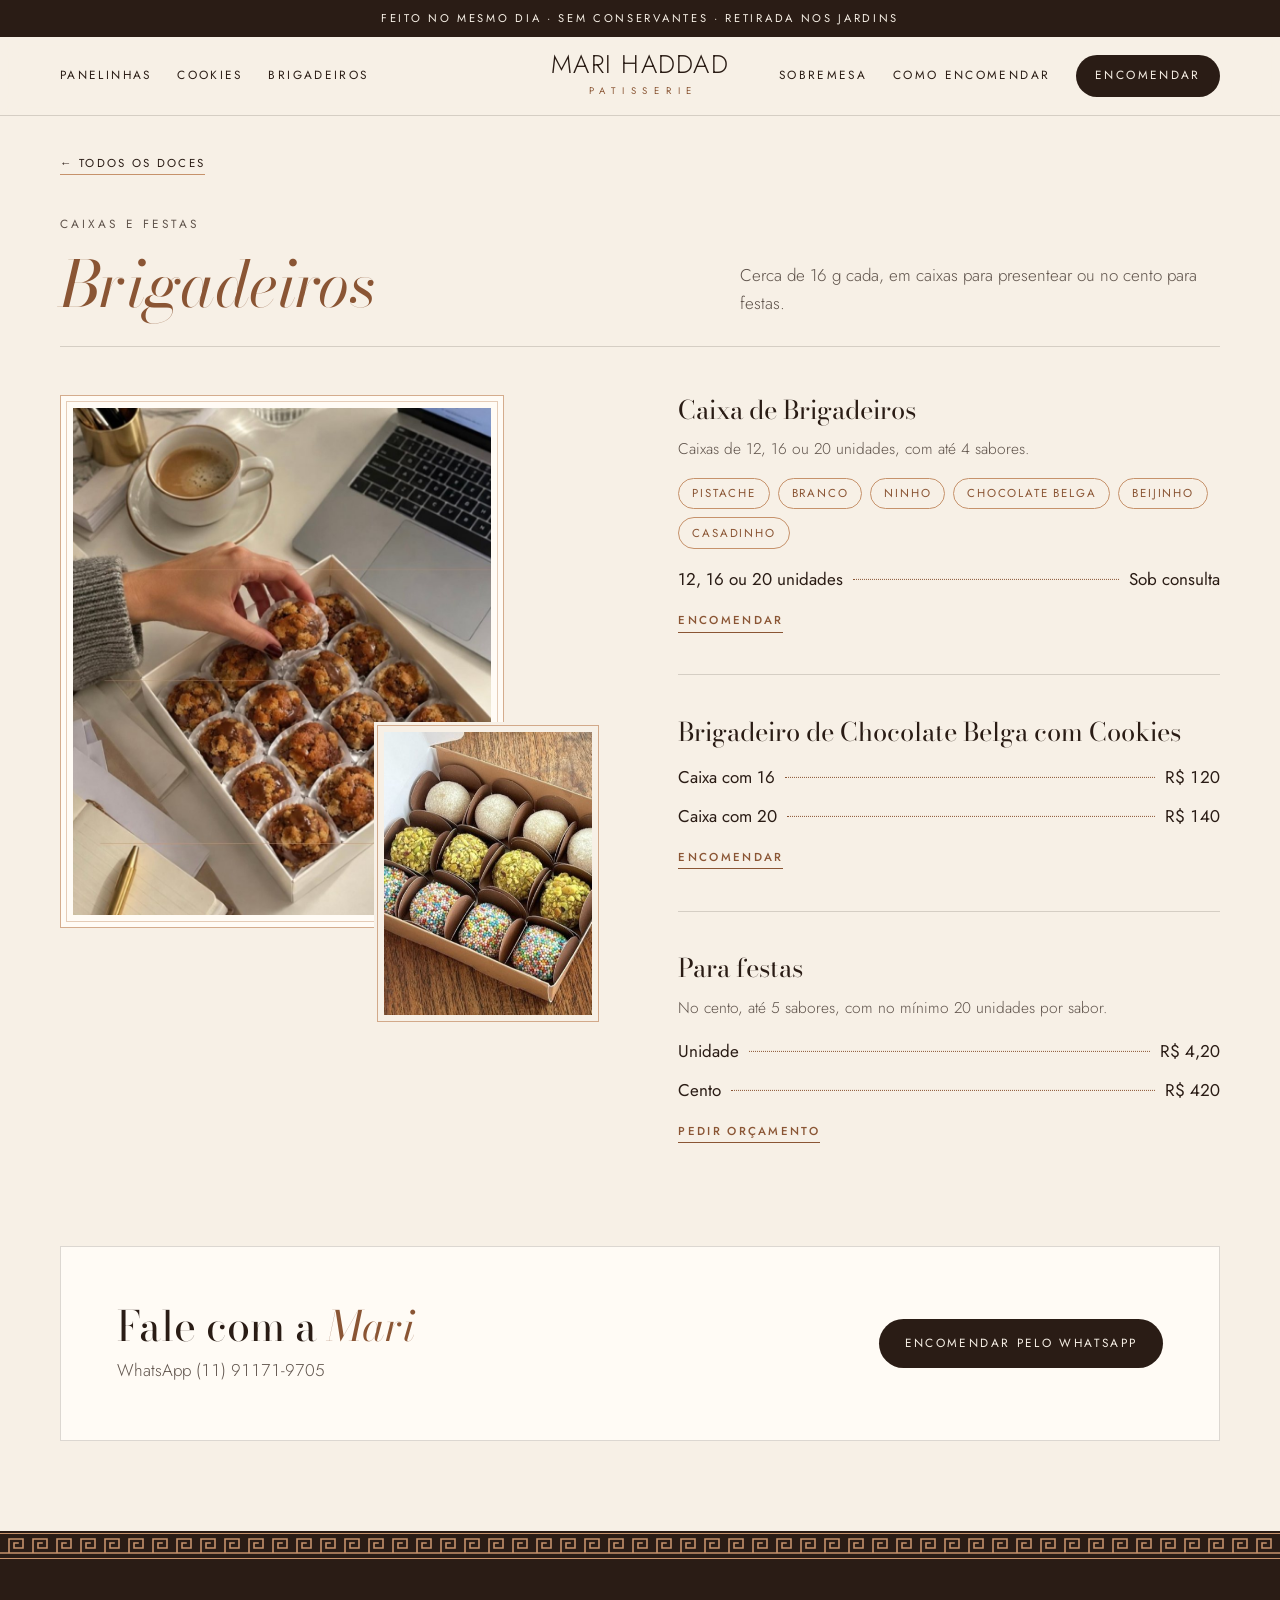
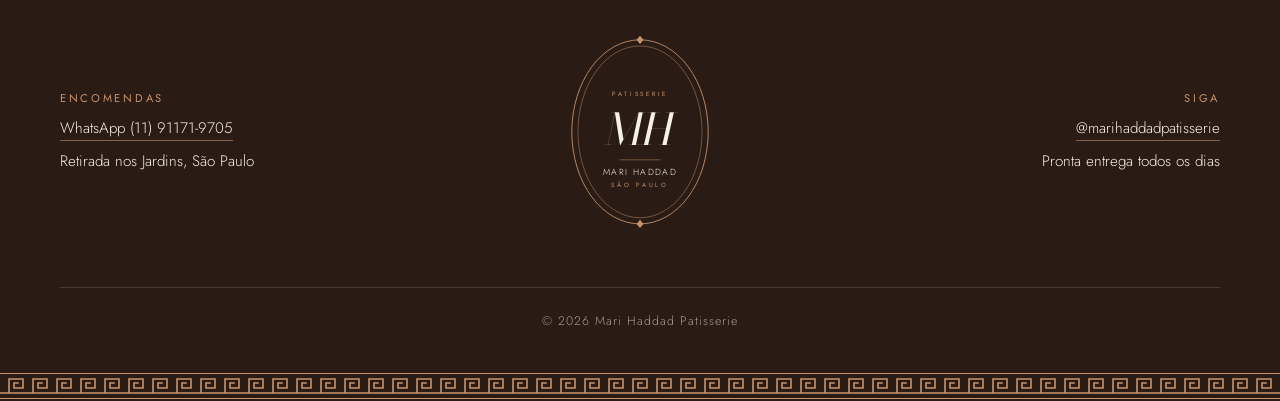
==== brigadeiros.html @ 7f88c67e "Site minimalista: página inicial com os 4 doces e uma página para cada Co-Authored-By: Claude Opus 5" ====
<!DOCTYPE html>
<html lang="pt-BR">
<head>
<meta charset="utf-8">
<meta name="viewport" content="width=device-width, initial-scale=1">
<title>Brigadeiros · Mari Haddad Patisserie</title>
<meta name="description" content="Caixas de brigadeiro, brigadeiro de chocolate belga com cookies e brigadeiros para festas da Mari Haddad Patisserie.">
<meta property="og:title" content="Brigadeiros · Mari Haddad Patisserie">
<meta property="og:description" content="Caixas de brigadeiro, brigadeiro de chocolate belga com cookies e brigadeiros para festas da Mari Haddad Patisserie.">
<meta property="og:type" content="website">
<meta property="og:url" content="https://marihaddadpatisserie.pages.dev/brigadeiros">
<meta property="og:image" content="https://marihaddadpatisserie.pages.dev/img/og-logo.jpg">
<meta property="og:image:width" content="1200">
<meta property="og:image:height" content="630">
<meta property="og:image:alt" content="Logo Mari Haddad Patisserie">
<meta name="twitter:card" content="summary_large_image">
<meta name="theme-color" content="#2A1C15">
<link rel="icon" type="image/png" sizes="512x512" href="/img/icone-512.png">
<link rel="apple-touch-icon" href="/img/icone-180.png">
<link rel="preconnect" href="https://fonts.googleapis.com">
<link rel="preconnect" href="https://fonts.gstatic.com" crossorigin>
<link rel="stylesheet" href="https://fonts.googleapis.com/css2?family=Bodoni+Moda:ital,opsz,wght@0,6..96,400..600;1,6..96,400..600&amp;family=Jost:wght@300;400;500&amp;display=swap">
<link rel="stylesheet" href="estilo.css?v=3">
</head>
<body>

<div class="aviso">Feito no mesmo dia · Sem conservantes · Retirada nos Jardins</div>

<header class="cabecalho">
  <div class="cabecalho-inner">
    <nav class="nav nav-esq" aria-label="Cardápio"><a href="panelinhas.html">Panelinhas</a><a href="cookies.html">Cookies</a><a href="brigadeiros.html">Brigadeiros</a></nav>
    <a class="marca" href="index.html" aria-label="Mari Haddad Patisserie, início">
      <span class="marca-nome">MARI HADDAD</span>
      <span class="marca-sub">PATISSERIE</span>
    </a>
    <div class="nav nav-dir"><a href="sobremesa.html">Sobremesa</a><a href="index.html#encomendar">Como encomendar</a><a class="botao" href="https://wa.me/5511911719705?text=Ol%C3%A1%21%20Vim%20pelo%20site%20e%20gostaria%20de%20fazer%20uma%20encomenda." target="_blank" rel="noopener">Encomendar</a></div>
  </div>
  <nav class="nav-movel" aria-label="Seções"><a href="panelinhas.html">Panelinhas</a><a href="cookies.html">Cookies</a><a href="brigadeiros.html">Brigadeiros</a><a href="sobremesa.html">Sobremesa</a><a href="index.html#encomendar">Como encomendar</a></nav>
</header>

<main id="inicio" class="pagina-cat">

  <nav class="envelope voltar" aria-label="Voltar"><a href="index.html#doces">← Todos os doces</a></nav>

  <section class="secao" id="brigadeiros" aria-labelledby="t-brig">
    <div class="envelope">
      <div class="secao-cab">
        <div>
          <p class="sobre">Caixas e festas</p>
          <h2 id="t-brig"><em>Brigadeiros</em></h2>
        </div>
        <p>Cerca de 16 g cada, em caixas para presentear ou no cento para festas.</p>
      </div>
      <div class="brig">
        <figure class="colagem">
          <img class="grande" src="img/caixa-cookies.jpg" alt="Caixa de brigadeiros de chocolate belga com cookies" width="916" height="1100" loading="lazy">
          <img class="pequena" src="img/caixa-brigadeiros.jpg" alt="Caixa de brigadeiros de pistache, branco e com granulado colorido" width="377" height="505" loading="lazy">
        </figure>
        <div class="blocos">
          <div class="bloco">
            <h3>Caixa de Brigadeiros</h3>
            <p>Caixas de 12, 16 ou 20 unidades, com até 4 sabores.</p>
            <ul class="sabores" aria-label="Sabores">
              <li>Pistache</li><li>Branco</li><li>Ninho</li><li>Chocolate belga</li><li>Beijinho</li><li>Casadinho</li>
            </ul>
            <div class="menu"><div class="linha"><span class="rot">12, 16 ou 20 unidades</span><span class="pontos" aria-hidden="true"></span><span class="valor">Sob consulta</span></div></div>
            <a class="pedir" href="https://wa.me/5511911719705?text=Ol%C3%A1%21%20Vim%20pelo%20site%20e%20gostaria%20de%20encomendar%3A%20Caixa%20de%20Brigadeiros." target="_blank" rel="noopener">Encomendar</a>
          </div>
          <div class="bloco">
            <h3>Brigadeiro de Chocolate Belga com Cookies</h3>
            <div class="menu"><div class="linha"><span class="rot">Caixa com 16</span><span class="pontos" aria-hidden="true"></span><span class="valor">R$ 120</span></div><div class="linha"><span class="rot">Caixa com 20</span><span class="pontos" aria-hidden="true"></span><span class="valor">R$ 140</span></div></div>
            <a class="pedir" href="https://wa.me/5511911719705?text=Ol%C3%A1%21%20Vim%20pelo%20site%20e%20gostaria%20de%20encomendar%3A%20Brigadeiro%20de%20Chocolate%20Belga%20com%20Cookies." target="_blank" rel="noopener">Encomendar</a>
          </div>
          <div class="bloco">
            <h3>Para festas</h3>
            <p>No cento, até 5 sabores, com no mínimo 20 unidades por sabor.</p>
            <div class="menu"><div class="linha"><span class="rot">Unidade</span><span class="pontos" aria-hidden="true"></span><span class="valor">R$ 4,20</span></div><div class="linha"><span class="rot">Cento</span><span class="pontos" aria-hidden="true"></span><span class="valor">R$ 420</span></div></div>
            <a class="pedir" href="https://wa.me/5511911719705?text=Ol%C3%A1%21%20Vim%20pelo%20site%20e%20gostaria%20de%20encomendar%3A%20Brigadeiros%20para%20festa%20%28cento%29." target="_blank" rel="noopener">Pedir orçamento</a>
          </div>
        </div>
      </div>
    </div>
  </section>

  <section class="envelope chamada-pagina" aria-label="Encomendar">
      <div class="chamada">
        <div>
          <h3>Fale com a <em>Mari</em></h3>
          <p>WhatsApp (11) 91171-9705</p>
        </div>
        <a class="botao" href="https://wa.me/5511911719705?text=Ol%C3%A1%21%20Vim%20pelo%20site%20e%20gostaria%20de%20fazer%20uma%20encomenda." target="_blank" rel="noopener">Encomendar pelo WhatsApp</a>
      </div>
  </section>

</main>

<footer class="rodape">
  <div class="grega" aria-hidden="true"></div>
  <div class="envelope rodape-corpo">
    <div class="rodape-inner">
      <div class="rodape-col">
        <span class="rotulo">Encomendas</span>
        <a href="https://wa.me/5511911719705?text=Ol%C3%A1%21%20Vim%20pelo%20site%20e%20gostaria%20de%20fazer%20uma%20encomenda." target="_blank" rel="noopener">WhatsApp (11) 91171-9705</a>
        <span>Retirada nos Jardins, São Paulo</span>
      </div>
      <svg class="brasao" viewBox="0 0 220 290" role="img" aria-label="Mari Haddad Patisserie, São Paulo">
          <ellipse cx="110" cy="145" rx="100" ry="135" class="b-traco"/>
          <ellipse cx="110" cy="145" rx="91" ry="126" class="b-traco fino"/>
          <path d="M110 4 l5 6 -5 6 -5 -6z M110 274 l5 6 -5 6 -5 -6z" class="b-ponto"/>
          <text x="110" y="92" text-anchor="middle" class="b-sup">PATISSERIE</text>
          <text x="110" y="165" text-anchor="middle" class="b-mh">MH</text>
          <line x1="80" y1="186" x2="140" y2="186" class="b-traco fino"/>
          <text x="110" y="208" text-anchor="middle" class="b-nome">MARI HADDAD</text>
          <text x="110" y="226" text-anchor="middle" class="b-sup">SÃO PAULO</text>
        </svg>
      <div class="rodape-col dir">
        <span class="rotulo">Siga</span>
        <a href="https://www.instagram.com/marihaddadpatisserie/" target="_blank" rel="noopener">@marihaddadpatisserie</a>
        <span>Pronta entrega todos os dias</span>
      </div>
    </div>
    <p class="copyright">© 2026 Mari Haddad Patisserie</p>
  </div>
  <div class="grega" aria-hidden="true"></div>
</footer>

<a class="botao flutuante" href="https://wa.me/5511911719705?text=Ol%C3%A1%21%20Vim%20pelo%20site%20e%20gostaria%20de%20fazer%20uma%20encomenda." target="_blank" rel="noopener">Encomendar</a>

<script>
(function () {
  var botao = document.querySelector('.flutuante');
  var topo = document.querySelector('.hero .acoes');
  if (!botao) return;
  if (!topo || !('IntersectionObserver' in window)) { botao.classList.add('visivel'); return; }
  new IntersectionObserver(function (itens) {
    botao.classList.toggle('visivel', !itens[0].isIntersecting);
  }).observe(topo);
})();
</script>

</body>
</html>
---- estilo.css ----
:root {
  /* Cardápio de maison: logotipo centrado, hero em arco, intervalo escuro do best seller, preços com pontilhado de menu */
  --papel: #F7F0E6;
  --leite: #FFFBF5;
  --cacau: #2A1C15;
  --caramelo: #C6926B;
  --caramelo-tinta: #8A5534;
  --pistache: #DCDDC3;
  --linha: color-mix(in srgb, var(--cacau) 16%, transparent);
  --suave: color-mix(in srgb, var(--cacau) 74%, var(--papel));
  --display: "Bodoni Moda", "Bodoni 72", Didot, "Times New Roman", serif;
  --texto: "Jost", "Futura", "Avenir Next", "Helvetica Neue", Arial, sans-serif;
  --largura: 1240px;
  --gutter: clamp(16px, 4vw, 40px);
  color-scheme: light;
}
*, *::before, *::after { box-sizing: border-box; }
html { scroll-behavior: smooth; scroll-padding-top: 110px; }
body {
  margin: 0; background: var(--papel); color: var(--cacau);
  font-family: var(--texto); font-weight: 300; font-size: 1.0625rem; line-height: 1.6;
  -webkit-font-smoothing: antialiased; overflow-x: clip;
}
img { max-width: 100%; height: auto; display: block; }
a { color: inherit; }
a:focus-visible, button:focus-visible { outline: 2px solid var(--caramelo-tinta); outline-offset: 3px; }
h1, h2, h3 { font-family: var(--display); font-weight: 400; margin: 0; text-wrap: balance; }
h2 { font-size: clamp(2.4rem, 5.4vw, 4rem); line-height: 1.02; letter-spacing: -0.01em; }
h2 em, h1 em { color: var(--caramelo-tinta); }
h3 { font-size: 1.6rem; line-height: 1.15; }
p { margin: 0; }
.envelope { max-width: var(--largura); margin: 0 auto; padding-inline: var(--gutter); }
.sobre {
  font-size: 0.74rem; letter-spacing: 0.26em; text-transform: uppercase; font-weight: 400;
  color: var(--caramelo-tinta); margin-bottom: 1.1rem;
}

/* Aviso e cabeçalho */
.aviso {
  background: var(--cacau); color: var(--papel); text-align: center;
  font-size: 0.7rem; letter-spacing: 0.24em; text-transform: uppercase; font-weight: 400;
  padding: 0.6rem var(--gutter);
}
.cabecalho {
  position: sticky; top: 0; z-index: 20;
  background: color-mix(in srgb, var(--papel) 93%, transparent);
  backdrop-filter: blur(10px); -webkit-backdrop-filter: blur(10px);
  border-bottom: 1px solid var(--linha);
}
.cabecalho-inner {
  max-width: var(--largura); margin: 0 auto; padding: 0.95rem var(--gutter);
  display: grid; grid-template-columns: 1fr auto 1fr; align-items: center; gap: 1.5rem;
}
.nav { display: flex; gap: 1.6rem; align-items: center; }
.nav a, .nav-movel a {
  font-size: 0.74rem; letter-spacing: 0.2em; text-transform: uppercase; font-weight: 400;
  text-decoration: none; white-space: nowrap;
}
.nav a:hover, .nav-movel a:hover { color: var(--caramelo-tinta); }
.nav-dir { justify-content: flex-end; }
.marca { text-align: center; text-decoration: none; display: block; }
.marca-nome { display: block; font-weight: 300; font-size: 1.6rem; letter-spacing: 0.05em; line-height: 1; }
.marca-sub {
  display: block; font-weight: 400; font-size: 0.6rem; letter-spacing: 0.7em; padding-left: 0.7em;
  margin-top: 0.4rem; color: var(--caramelo-tinta);
}
.botao {
  display: inline-flex; align-items: center; justify-content: center; gap: 0.6rem;
  background: var(--cacau); color: var(--papel); text-decoration: none;
  font-size: 0.74rem; letter-spacing: 0.2em; text-transform: uppercase; font-weight: 400;
  padding: 0.95rem 1.6rem; border-radius: 999px; transition: background .3s ease, color .3s ease;
}
.botao:hover { background: var(--caramelo-tinta); }
.nav .botao { padding: 0.7rem 1.2rem; }
.nav-movel { display: none; }
.flutuante { display: none; }

/* Hero */
.hero {
  display: grid; grid-template-columns: 1.15fr 0.85fr; gap: clamp(2.5rem, 6vw, 6rem); align-items: center;
  padding-block: clamp(3rem, 7vw, 6.5rem);
}
h1 {
  font-size: clamp(3.1rem, 7.4vw, 6.6rem); line-height: 0.98; letter-spacing: -0.02em;
}
h1 em { display: block; }
.lead { font-size: 1.2rem; max-width: 34rem; margin-top: 1.8rem; color: var(--suave); }
.acoes { display: flex; flex-wrap: wrap; align-items: center; gap: 1.2rem 2rem; margin-top: 2.4rem; }
.link-seta {
  font-size: 0.74rem; letter-spacing: 0.2em; text-transform: uppercase; font-weight: 400;
  text-decoration: none; border-bottom: 1px solid var(--caramelo); padding-bottom: 3px;
}
.hero-foto { position: relative; justify-self: end; width: 100%; max-width: 440px; }
.hero-foto::before {
  content: ""; position: absolute; inset: 0; transform: translate(-18px, -18px);
  border: 1px solid var(--caramelo); border-radius: 50% 50% 0 0 / 37.5% 37.5% 0 0; pointer-events: none;
}
.arco {
  position: relative; z-index: 1; aspect-ratio: 3 / 4; overflow: hidden;
  border-radius: 50% 50% 0 0 / 37.5% 37.5% 0 0; margin: 0;
}
.arco img { width: 100%; height: 100%; object-fit: cover; }
.selo { position: absolute; z-index: 2; width: 136px; left: -62px; bottom: 56px; overflow: visible; }
.selo-fundo { fill: var(--caramelo); }
.selo-anel { transform-origin: 100px 100px; animation: girar 40s linear infinite; }
.selo-anel text { fill: var(--leite); font-family: var(--texto); font-size: 13px; font-weight: 400; }
.selo-mh { fill: var(--leite); font-family: var(--display); font-style: italic; font-size: 40px; }
@keyframes girar { to { transform: rotate(360deg); } }

/* Best seller */
.destaque { background: var(--cacau); color: var(--papel); }
.destaque-inner {
  display: grid; grid-template-columns: 0.95fr 1.05fr; gap: clamp(2.5rem, 6vw, 6rem); align-items: center;
  padding-block: clamp(4rem, 8vw, 7rem);
}
.prato {
  margin: 0; border-radius: 50%; overflow: hidden; aspect-ratio: 1;
  box-shadow: 0 0 0 16px var(--cacau), 0 0 0 17px var(--caramelo);
  max-width: 500px; width: 100%; justify-self: center;
}
.prato img { width: 100%; height: 100%; object-fit: cover; }
.destaque .sobre { color: var(--caramelo); }
.destaque h2 { font-size: clamp(3rem, 6vw, 4.6rem); }
.destaque h2 em { display: block; color: var(--caramelo); font-size: clamp(4.4rem, 11vw, 9.5rem); line-height: 0.9; letter-spacing: -0.03em; }
.destaque p { font-size: 1.15rem; max-width: 30rem; margin-top: 1.6rem; color: color-mix(in srgb, var(--papel) 82%, var(--cacau)); }
.destaque .menu { max-width: 26rem; margin-top: 1.6rem; }
.destaque .pontos { border-color: var(--caramelo); }
.destaque .botao { background: var(--caramelo); color: var(--cacau); margin-top: 2.2rem; }
.destaque .botao:hover { background: var(--papel); }

/* Seções */
.secao { padding-block: clamp(4rem, 8vw, 7rem); }
.secao-cab {
  display: grid; grid-template-columns: 1fr minmax(0, 30rem); gap: 1.5rem 3rem; align-items: end;
  padding-bottom: 1.8rem; margin-bottom: 3rem; border-bottom: 1px solid var(--linha);
}
.secao-cab p { color: var(--suave); }

/* Menu com pontilhado */
.menu { margin: 0; display: grid; gap: 0.15rem; }
.linha { display: flex; align-items: baseline; gap: 0.6rem; }
.menu .linha { padding-block: 0.3rem; }
.rot { font-weight: 400; white-space: nowrap; }
.nota { display: block; font-size: 0.85rem; color: var(--suave); margin: -0.15rem 0 0.35rem; }
.destaque .nota { color: color-mix(in srgb, var(--papel) 70%, var(--cacau)); }
.pontos { flex: 1; min-width: 1.5rem; border-bottom: 1px dotted var(--caramelo-tinta); transform: translateY(-0.3em); }
.valor, .preco { margin: 0; font-weight: 400; font-variant-numeric: tabular-nums lining-nums; white-space: nowrap; }

/* Panelinhas */
.grade { display: grid; grid-template-columns: repeat(2, minmax(0, 1fr)); gap: 2.6rem 1rem; }
@media (min-width: 700px) { .grade { grid-template-columns: repeat(3, minmax(0, 1fr)); gap: 3.2rem 2rem; } }
@media (min-width: 1100px) { .grade { grid-template-columns: repeat(4, minmax(0, 1fr)); gap: 3.4rem 2.2rem; } }
.item { display: flex; flex-direction: column; gap: 0.6rem; }
.moldura {
  margin: 0 0 0.5rem; background: var(--leite);
  padding: clamp(9px, 1.4vw, 14px);
  border: 1px solid color-mix(in srgb, var(--caramelo) 75%, transparent);
  outline: 1px solid color-mix(in srgb, var(--caramelo) 45%, transparent);
  outline-offset: calc(-1 * clamp(5px, 0.8vw, 8px));
}
.quadro { display: block; position: relative; aspect-ratio: 1; overflow: hidden; }
.quadro img { position: absolute; inset: 0; width: 100%; height: 100%; object-fit: cover; mix-blend-mode: multiply; transition: transform .7s ease; }
.item:hover .quadro img { transform: scale(1.04); }
.desc { font-size: 0.97rem; color: var(--suave); }
.item-pe { margin-top: auto; display: grid; gap: 1rem; padding-top: 0.4rem; }
.pedir {
  justify-self: start; align-self: start; font-size: 0.72rem; letter-spacing: 0.2em; text-transform: uppercase; font-weight: 500;
  color: var(--caramelo-tinta); text-decoration: none; border-bottom: 1px solid currentColor; padding-bottom: 2px;
}
.pedir:hover { color: var(--cacau); }

/* Cookies */
.cookies-sec { background: var(--leite); }
.cookies { list-style: none; margin: 0; padding: 0; display: grid; grid-template-columns: repeat(2, minmax(0, 1fr)); gap: 2.6rem 4rem; }
.cookie { display: grid; grid-template-columns: 96px 1fr; gap: 1.4rem; align-items: start; }
.mini { width: 96px; aspect-ratio: 4 / 5; object-fit: cover; border-radius: 48px 48px 0 0; }
.cookie-texto { display: grid; gap: 0.5rem; }
.cookie-linha h3 { font-size: 1.45rem; }
.cookie-texto p { font-size: 0.97rem; color: var(--suave); }

/* Brigadeiros */
.brig { display: grid; grid-template-columns: 1fr 1fr; gap: clamp(2.5rem, 6vw, 6rem); align-items: start; }
.colagem { position: relative; padding-bottom: 18%; margin: 0; }
.colagem .grande {
  width: 82%; aspect-ratio: 5 / 6; object-fit: cover; background: var(--leite);
  padding: 12px; border: 1px solid color-mix(in srgb, var(--caramelo) 75%, transparent);
  outline: 1px solid color-mix(in srgb, var(--caramelo) 45%, transparent); outline-offset: -7px;
}
.colagem .pequena {
  position: absolute; right: 0; bottom: 0; width: 42%; aspect-ratio: 3 / 4; object-fit: cover;
  border: 10px solid var(--papel);
  outline: 1px solid color-mix(in srgb, var(--caramelo) 75%, transparent); outline-offset: -4px;
}
.blocos { display: grid; gap: 2.6rem; }
.bloco { display: grid; gap: 0.8rem; padding-bottom: 2.6rem; border-bottom: 1px solid var(--linha); }
.bloco:last-child { border-bottom: 0; padding-bottom: 0; }
.bloco p { color: var(--suave); font-size: 0.97rem; }
.sabores { list-style: none; padding: 0; margin: 0.2rem 0 0; display: flex; flex-wrap: wrap; gap: 0.5rem; }
.sabores li {
  font-size: 0.72rem; letter-spacing: 0.16em; text-transform: uppercase; font-weight: 400;
  border: 1px solid var(--caramelo); color: var(--caramelo-tinta); padding: 0.35rem 0.8rem; border-radius: 999px;
}

/* Sobremesa */
.sobremesa-sec { background: var(--pistache); }
.sobremesa { display: grid; grid-template-columns: 0.9fr 1.1fr; gap: clamp(2.5rem, 6vw, 6rem); align-items: center; }
.sobremesa .sobre { color: var(--cacau); }
.sobremesa p { font-size: 1.1rem; max-width: 30rem; margin-top: 1.4rem; color: color-mix(in srgb, var(--cacau) 80%, var(--pistache)); }
.sobremesa .menu { max-width: 24rem; margin-top: 1.6rem; }
.sobremesa .pontos { border-color: var(--cacau); }
.sobremesa .nota-pe { font-size: 0.9rem; margin-top: 0.8rem; }
.sobremesa .botao { margin-top: 2rem; }
.tortas { position: relative; margin: 0; }
.tortas .inteira { width: 100%; mix-blend-mode: multiply; }
.tortas .fatia {
  width: 46%; position: absolute; left: 0; top: -12%; aspect-ratio: 3 / 2; object-fit: cover;
  border: 10px solid var(--pistache);
}

/* Como encomendar */
.passos { list-style: none; margin: 0; padding: 0; display: grid; grid-template-columns: repeat(3, minmax(0, 1fr)); gap: 2rem 3rem; counter-reset: passo; }
.passos li { counter-increment: passo; display: grid; gap: 0.6rem; }
.passos li::before {
  content: counter(passo); font-family: var(--display); font-style: italic; font-size: 3.4rem; line-height: 1;
  color: var(--caramelo-tinta);
}
.passos h3 { font-size: 1.5rem; }
.passos p { color: var(--suave); font-size: 0.97rem; }
.infos {
  display: grid; grid-template-columns: repeat(3, minmax(0, 1fr)); gap: 2rem 3rem;
  margin-top: 4rem; padding-top: 2.5rem; border-top: 1px solid var(--linha);
}
.infos h3 {
  font-family: var(--texto); font-size: 0.74rem; letter-spacing: 0.24em; text-transform: uppercase; font-weight: 500;
  color: var(--caramelo-tinta); margin-bottom: 0.7rem;
}
.infos p { font-size: 0.97rem; color: var(--suave); }
.chamada {
  margin-top: 4.5rem; background: var(--leite); border: 1px solid var(--linha);
  padding: clamp(2rem, 5vw, 3.5rem); display: flex; flex-wrap: wrap; align-items: center; justify-content: space-between; gap: 1.5rem 3rem;
}
.chamada h3 { font-size: clamp(1.9rem, 3.6vw, 2.6rem); }
.chamada h3 em { color: var(--caramelo-tinta); }
.chamada p { color: var(--suave); margin-top: 0.4rem; font-variant-numeric: tabular-nums; }

/* Friso de grega */
.grega { position: relative; height: 30px; background: var(--cacau); }
.grega::before {
  content: ""; position: absolute; inset: 0; background: var(--caramelo);
  -webkit-mask: url("data:image/svg+xml,%3Csvg xmlns='http://www.w3.org/2000/svg' width='24' height='30' viewBox='0 0 24 30'%3E%3Cg fill='none' stroke='%23000' stroke-linecap='square'%3E%3Cpath d='M0 2.5H24M0 27.5H24' stroke-width='1'/%3E%3Cpath d='M0 22H24M5 22V8H19V17H10V12H14' stroke-width='1.6'/%3E%3C/g%3E%3C/svg%3E") repeat-x center / 24px 30px;
  mask: url("data:image/svg+xml,%3Csvg xmlns='http://www.w3.org/2000/svg' width='24' height='30' viewBox='0 0 24 30'%3E%3Cg fill='none' stroke='%23000' stroke-linecap='square'%3E%3Cpath d='M0 2.5H24M0 27.5H24' stroke-width='1'/%3E%3Cpath d='M0 22H24M5 22V8H19V17H10V12H14' stroke-width='1.6'/%3E%3C/g%3E%3C/svg%3E") repeat-x center / 24px 30px;
}

/* Rodapé */
.rodape { background: var(--cacau); color: var(--papel); }
.rodape-corpo { padding-block: 4.5rem 2.5rem; }
.rodape-inner { display: grid; grid-template-columns: 1fr auto 1fr; gap: 2.5rem; align-items: center; }
.rodape-col { display: grid; gap: 0.5rem; font-size: 0.95rem; }
.rodape-col.dir { text-align: right; }
.rodape-col .rotulo { font-size: 0.7rem; letter-spacing: 0.24em; text-transform: uppercase; color: var(--caramelo); font-weight: 400; }
.rodape a { text-decoration: none; border-bottom: 1px solid color-mix(in srgb, var(--caramelo) 60%, transparent); justify-self: start; }
.rodape-col.dir a { justify-self: end; }
.brasao { width: 150px; }
.b-traco { fill: none; stroke: var(--caramelo); stroke-width: 1.3; }
.b-traco.fino { stroke-width: 0.7; }
.b-ponto { fill: var(--caramelo); }
.b-sup { fill: var(--caramelo); font-family: var(--texto); font-size: 9px; letter-spacing: 4px; font-weight: 400; }
.b-mh { fill: var(--papel); font-family: var(--display); font-style: italic; font-size: 64px; }
.b-nome { fill: var(--papel); font-family: var(--texto); font-size: 13px; letter-spacing: 2px; font-weight: 300; }
.copyright {
  margin-top: 3.5rem; padding-top: 1.5rem; border-top: 1px solid color-mix(in srgb, var(--papel) 14%, transparent);
  font-size: 0.78rem; letter-spacing: 0.08em; color: color-mix(in srgb, var(--papel) 60%, var(--cacau)); text-align: center;
}

/* Responsivo */
@media (max-width: 960px) {
  .nav-esq, .nav-dir { display: none; }
  .cabecalho-inner { grid-template-columns: 1fr; padding-block: 0.8rem 0.5rem; }
  .marca-nome { font-size: 1.35rem; }
  .nav-movel {
    display: flex; gap: 1.4rem; overflow-x: auto; padding: 0.55rem var(--gutter) 0.75rem;
    scrollbar-width: none; justify-content: safe center;
  }
  .nav-movel::-webkit-scrollbar { display: none; }
  .flutuante {
    display: inline-flex; position: fixed; z-index: 30; right: 16px; bottom: 16px;
    box-shadow: 0 10px 30px color-mix(in srgb, var(--cacau) 30%, transparent);
    opacity: 0; transform: translateY(14px); pointer-events: none;
    transition: opacity .3s ease, transform .3s ease;
  }
  .flutuante.visivel { opacity: 1; transform: none; pointer-events: auto; }
  .hero, .destaque-inner, .brig, .sobremesa { grid-template-columns: 1fr; }
  .hero-foto { justify-self: center; max-width: 290px; margin-top: 1.5rem; }
  .prato { max-width: 300px; }
  .colagem { max-width: 360px; margin-inline: auto; }
  .tortas { max-width: 380px; margin-inline: auto; }
  .hero-foto::before { transform: translate(-12px, -12px); }
  .selo { width: 104px; left: -8px; bottom: 32px; }
  .secao-cab { grid-template-columns: 1fr; }
  .cookies { grid-template-columns: 1fr; }
  .passos, .infos { grid-template-columns: 1fr; }
  .tortas { margin-top: 3rem; }
  .rodape-inner { grid-template-columns: 1fr; justify-items: center; text-align: center; }
  .rodape-col, .rodape-col.dir { text-align: center; justify-items: center; }
  .rodape a, .rodape-col.dir a { justify-self: center; }
}
@media (max-width: 699px) {
  .item h3 { font-size: 1.12rem; }
  .item .desc { font-size: 0.8rem; line-height: 1.45; }
  .item .menu { font-size: 0.86rem; }
  .item .nota { font-size: 0.74rem; }
  .item .pedir { font-size: 0.62rem; letter-spacing: 0.16em; }
}
@media (max-width: 420px) {
  .cookie { grid-template-columns: 76px 1fr; gap: 1rem; }
  .mini { width: 76px; border-radius: 38px 38px 0 0; }
  .cookie-linha h3 { font-size: 1.3rem; min-width: 0; }
}
@media (prefers-reduced-motion: reduce) {
  html { scroll-behavior: auto; }
  .selo-anel { animation: none; }
  .flutuante { transition: none; }
  .quadro img { transition: none; }
}

/* Categorias (página inicial) */
.categorias { display: grid; grid-template-columns: repeat(2, minmax(0, 1fr)); gap: 2rem 1rem; }
@media (min-width: 900px) { .categorias { grid-template-columns: repeat(4, minmax(0, 1fr)); gap: 2.5rem 2rem; } }
.categoria { display: grid; grid-template-rows: auto 1fr; gap: 0.9rem; text-decoration: none; }
.categoria .moldura { margin: 0; }
.categoria:hover .quadro img { transform: scale(1.04); }
.rotulo-cat {
  display: grid; gap: 0.3rem; text-align: center; padding: 1rem 0.6rem;
  border: 1px solid color-mix(in srgb, var(--cacau) 22%, transparent);
  transition: background .3s ease, border-color .3s ease;
}
.rotulo-cat strong {
  font-family: var(--display); font-weight: 400; text-transform: uppercase;
  letter-spacing: 0.08em; font-size: clamp(1rem, 2.4vw, 1.3rem); line-height: 1.15;
}
.rotulo-cat span { font-size: 0.72rem; letter-spacing: 0.18em; text-transform: uppercase; color: var(--caramelo-tinta); font-weight: 400; }
.categoria:hover .rotulo-cat { background: var(--leite); border-color: var(--caramelo); }
.quadro img.escuro { mix-blend-mode: normal; }

/* Voltar (páginas de categoria) */
.voltar { padding-top: 2rem; }
.voltar a {
  font-size: 0.72rem; letter-spacing: 0.2em; text-transform: uppercase; font-weight: 400;
  text-decoration: none; border-bottom: 1px solid var(--caramelo); padding-bottom: 3px;
}
.pagina-cat .secao:first-of-type { padding-top: 2.5rem; }
.chamada-pagina { padding-block: 0 clamp(3.5rem, 7vw, 6rem); }
.chamada-pagina .chamada { margin-top: 0; }
@media (prefers-reduced-motion: reduce) { .rotulo-cat { transition: none; } }
.flutuante { border: 1px solid var(--caramelo); }
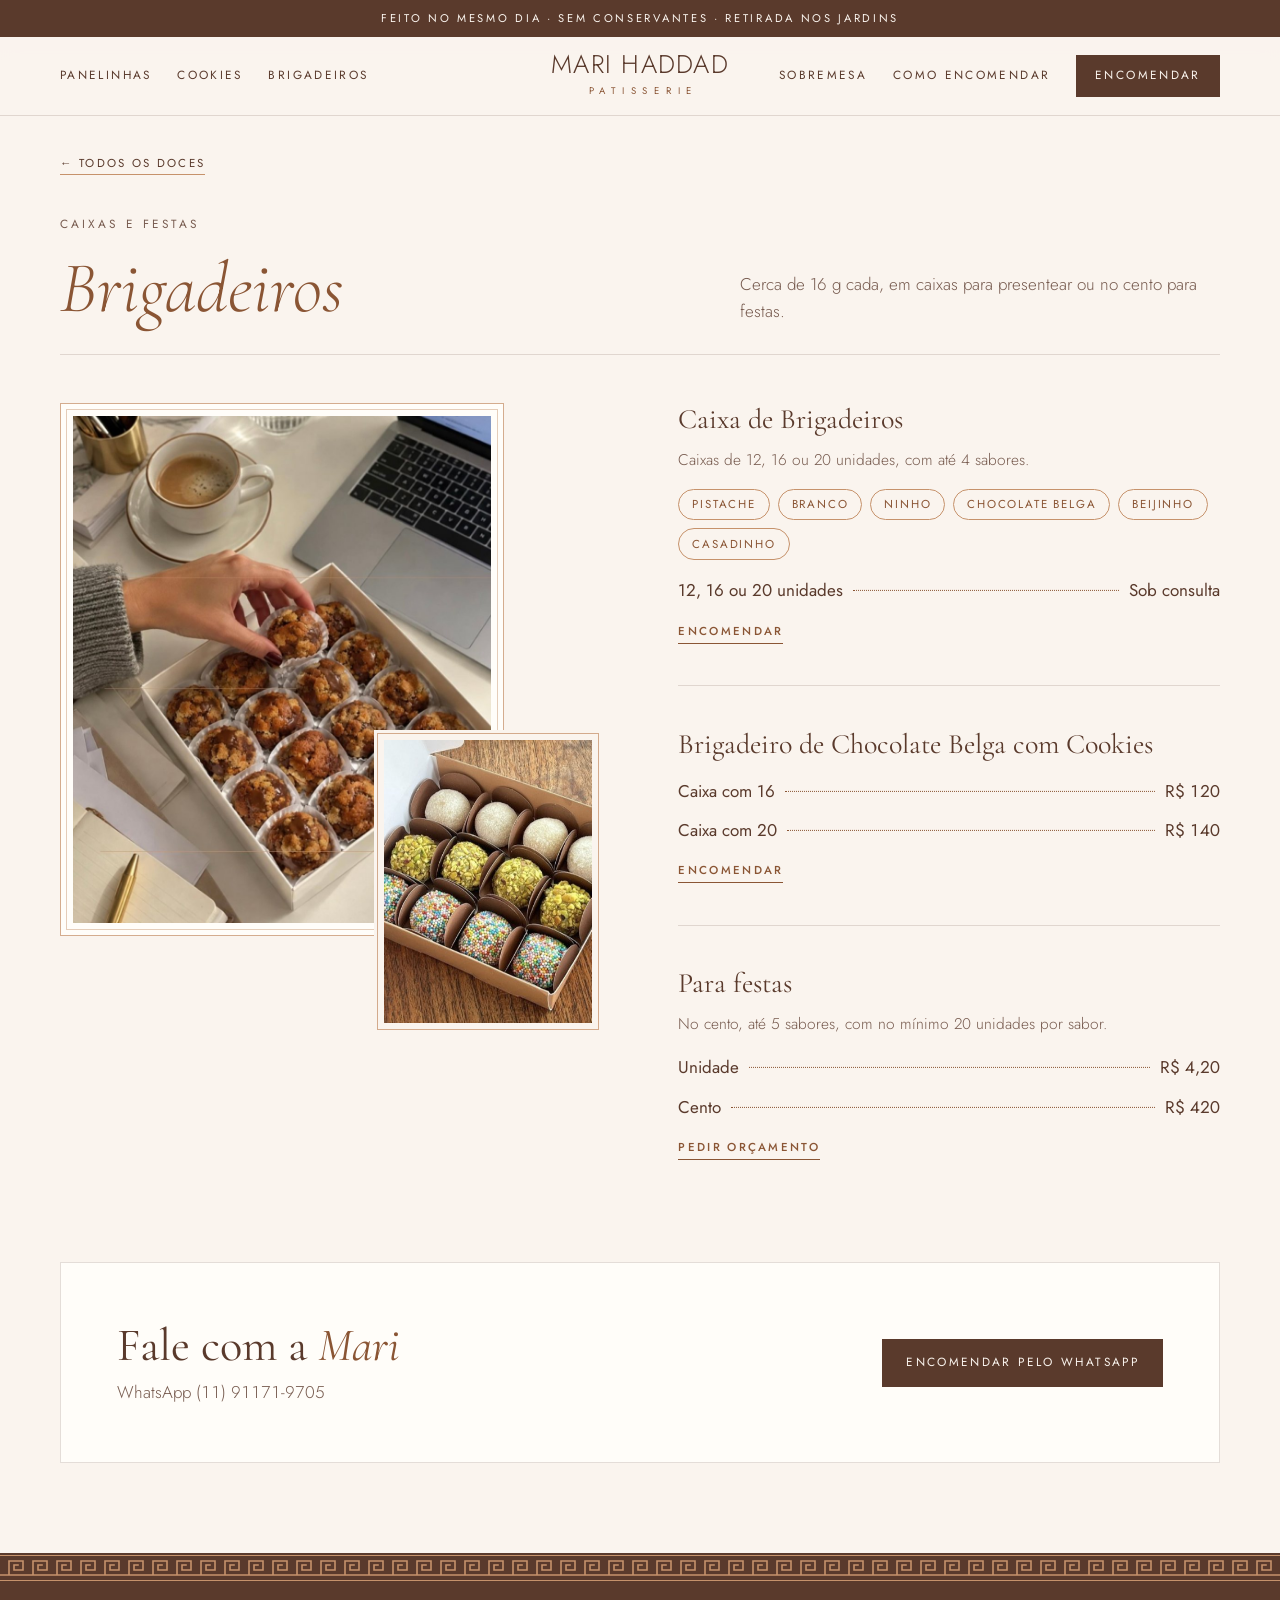
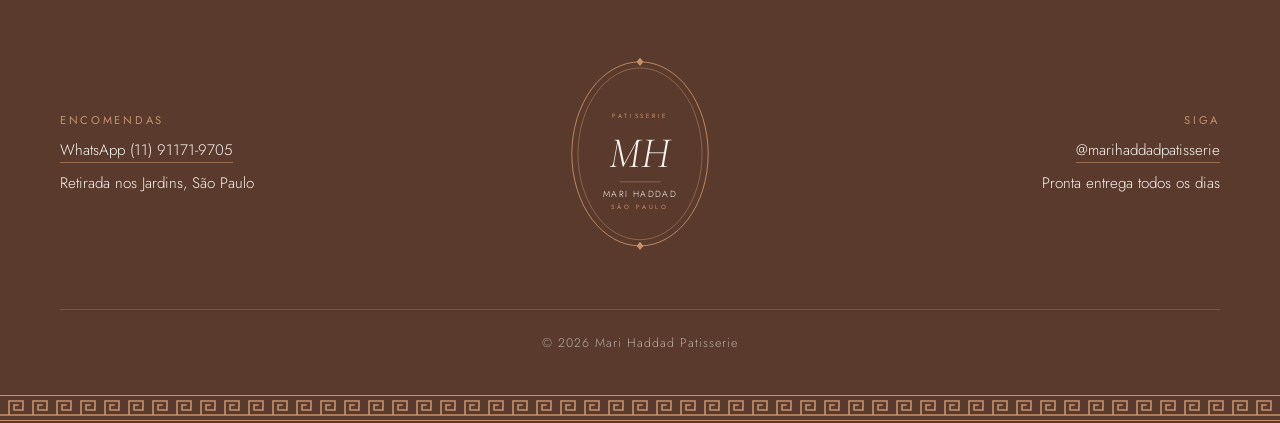
==== commit e824799e: "Visual mais delicado: tom cacau, Cormorant, nude rosado e botões leves Co-Authored-By: Claude Opus 5" ====
--- a/brigadeiros.html
+++ b/brigadeiros.html
@@ -14,13 +14,13 @@
 <meta property="og:image:height" content="630">
 <meta property="og:image:alt" content="Logo Mari Haddad Patisserie">
 <meta name="twitter:card" content="summary_large_image">
-<meta name="theme-color" content="#2A1C15">
+<meta name="theme-color" content="#5A3A2C">
 <link rel="icon" type="image/png" sizes="512x512" href="/img/icone-512.png">
 <link rel="apple-touch-icon" href="/img/icone-180.png">
 <link rel="preconnect" href="https://fonts.googleapis.com">
 <link rel="preconnect" href="https://fonts.gstatic.com" crossorigin>
-<link rel="stylesheet" href="https://fonts.googleapis.com/css2?family=Bodoni+Moda:ital,opsz,wght@0,6..96,400..600;1,6..96,400..600&amp;family=Jost:wght@300;400;500&amp;display=swap">
-<link rel="stylesheet" href="estilo.css?v=3">
+<link rel="stylesheet" href="https://fonts.googleapis.com/css2?family=Cormorant+Garamond:ital,wght@0,300;0,400;0,500;1,300;1,400&amp;family=Jost:wght@300;400;500&amp;display=swap">
+<link rel="stylesheet" href="estilo.css?v=4">
 </head>
 <body>
 
--- a/estilo.css
+++ b/estilo.css
@@ -1,14 +1,15 @@
 :root {
   /* Cardápio de maison: logotipo centrado, hero em arco, intervalo escuro do best seller, preços com pontilhado de menu */
-  --papel: #F7F0E6;
-  --leite: #FFFBF5;
-  --cacau: #2A1C15;
+  --papel: #FAF4EE;
+  --leite: #FFFDF9;
+  --rose: #F4E7E0;
+  --cacau: #5A3A2C;
   --caramelo: #C6926B;
   --caramelo-tinta: #8A5534;
   --pistache: #DCDDC3;
   --linha: color-mix(in srgb, var(--cacau) 16%, transparent);
-  --suave: color-mix(in srgb, var(--cacau) 74%, var(--papel));
-  --display: "Bodoni Moda", "Bodoni 72", Didot, "Times New Roman", serif;
+  --suave: color-mix(in srgb, var(--cacau) 82%, var(--papel));
+  --display: "Cormorant Garamond", Cormorant, Garamond, "Times New Roman", serif;
   --texto: "Jost", "Futura", "Avenir Next", "Helvetica Neue", Arial, sans-serif;
   --largura: 1240px;
   --gutter: clamp(16px, 4vw, 40px);
@@ -24,10 +25,11 @@
 img { max-width: 100%; height: auto; display: block; }
 a { color: inherit; }
 a:focus-visible, button:focus-visible { outline: 2px solid var(--caramelo-tinta); outline-offset: 3px; }
-h1, h2, h3 { font-family: var(--display); font-weight: 400; margin: 0; text-wrap: balance; }
-h2 { font-size: clamp(2.4rem, 5.4vw, 4rem); line-height: 1.02; letter-spacing: -0.01em; }
+h1, h2, h3 { font-family: var(--display); font-weight: 300; margin: 0; text-wrap: balance; }
+h3 { font-weight: 400; }
+h2 { font-size: clamp(2.7rem, 6vw, 4.5rem); line-height: 1.02; letter-spacing: 0; }
 h2 em, h1 em { color: var(--caramelo-tinta); }
-h3 { font-size: 1.6rem; line-height: 1.15; }
+h3 { font-size: 1.75rem; line-height: 1.15; }
 p { margin: 0; }
 .envelope { max-width: var(--largura); margin: 0 auto; padding-inline: var(--gutter); }
 .sobre {
@@ -68,7 +70,7 @@
   display: inline-flex; align-items: center; justify-content: center; gap: 0.6rem;
   background: var(--cacau); color: var(--papel); text-decoration: none;
   font-size: 0.74rem; letter-spacing: 0.2em; text-transform: uppercase; font-weight: 400;
-  padding: 0.95rem 1.6rem; border-radius: 999px; transition: background .3s ease, color .3s ease;
+  padding: 0.9rem 1.5rem; border-radius: 0; transition: background .3s ease, color .3s ease;
 }
 .botao:hover { background: var(--caramelo-tinta); }
 .nav .botao { padding: 0.7rem 1.2rem; }
@@ -81,7 +83,7 @@
   padding-block: clamp(3rem, 7vw, 6.5rem);
 }
 h1 {
-  font-size: clamp(3.1rem, 7.4vw, 6.6rem); line-height: 0.98; letter-spacing: -0.02em;
+  font-size: clamp(3.4rem, 8.2vw, 7.2rem); line-height: 0.98; letter-spacing: -0.01em;
 }
 h1 em { display: block; }
 .lead { font-size: 1.2rem; max-width: 34rem; margin-top: 1.8rem; color: var(--suave); }
@@ -119,13 +121,14 @@
   max-width: 500px; width: 100%; justify-self: center;
 }
 .prato img { width: 100%; height: 100%; object-fit: cover; }
-.destaque .sobre { color: var(--caramelo); }
+.destaque .sobre { color: color-mix(in srgb, var(--caramelo) 60%, var(--papel)); }
 .destaque h2 { font-size: clamp(3rem, 6vw, 4.6rem); }
-.destaque h2 em { display: block; color: var(--caramelo); font-size: clamp(4.4rem, 11vw, 9.5rem); line-height: 0.9; letter-spacing: -0.03em; }
+.destaque h2 em { display: block; color: color-mix(in srgb, var(--caramelo) 80%, var(--papel)); font-size: clamp(4.6rem, 11.5vw, 9.8rem); line-height: 0.88; letter-spacing: -0.01em; }
 .destaque p { font-size: 1.15rem; max-width: 30rem; margin-top: 1.6rem; color: color-mix(in srgb, var(--papel) 82%, var(--cacau)); }
 .destaque .menu { max-width: 26rem; margin-top: 1.6rem; }
 .destaque .pontos { border-color: var(--caramelo); }
-.destaque .botao { background: var(--caramelo); color: var(--cacau); margin-top: 2.2rem; }
+.destaque .botao { background: transparent; color: var(--papel); border: 1px solid var(--caramelo); margin-top: 2.2rem; }
+.destaque .botao:hover { color: var(--cacau); }
 .destaque .botao:hover { background: var(--papel); }
 
 /* Seções */
@@ -170,12 +173,12 @@
 .pedir:hover { color: var(--cacau); }
 
 /* Cookies */
-.cookies-sec { background: var(--leite); }
+.cookies-sec { background: var(--rose); }
 .cookies { list-style: none; margin: 0; padding: 0; display: grid; grid-template-columns: repeat(2, minmax(0, 1fr)); gap: 2.6rem 4rem; }
 .cookie { display: grid; grid-template-columns: 96px 1fr; gap: 1.4rem; align-items: start; }
 .mini { width: 96px; aspect-ratio: 4 / 5; object-fit: cover; border-radius: 48px 48px 0 0; }
 .cookie-texto { display: grid; gap: 0.5rem; }
-.cookie-linha h3 { font-size: 1.45rem; }
+.cookie-linha h3 { font-size: 1.6rem; }
 .cookie-texto p { font-size: 0.97rem; color: var(--suave); }
 
 /* Brigadeiros */
@@ -224,7 +227,7 @@
   content: counter(passo); font-family: var(--display); font-style: italic; font-size: 3.4rem; line-height: 1;
   color: var(--caramelo-tinta);
 }
-.passos h3 { font-size: 1.5rem; }
+.passos h3 { font-size: 1.65rem; }
 .passos p { color: var(--suave); font-size: 0.97rem; }
 .infos {
   display: grid; grid-template-columns: repeat(3, minmax(0, 1fr)); gap: 2rem 3rem;
@@ -239,7 +242,7 @@
   margin-top: 4.5rem; background: var(--leite); border: 1px solid var(--linha);
   padding: clamp(2rem, 5vw, 3.5rem); display: flex; flex-wrap: wrap; align-items: center; justify-content: space-between; gap: 1.5rem 3rem;
 }
-.chamada h3 { font-size: clamp(1.9rem, 3.6vw, 2.6rem); }
+.chamada h3 { font-size: clamp(2.1rem, 4vw, 2.9rem); }
 .chamada h3 em { color: var(--caramelo-tinta); }
 .chamada p { color: var(--suave); margin-top: 0.4rem; font-variant-numeric: tabular-nums; }
 
@@ -305,7 +308,7 @@
   .rodape a, .rodape-col.dir a { justify-self: center; }
 }
 @media (max-width: 699px) {
-  .item h3 { font-size: 1.12rem; }
+  .item h3 { font-size: 1.28rem; }
   .item .desc { font-size: 0.8rem; line-height: 1.45; }
   .item .menu { font-size: 0.86rem; }
   .item .nota { font-size: 0.74rem; }
@@ -314,7 +317,7 @@
 @media (max-width: 420px) {
   .cookie { grid-template-columns: 76px 1fr; gap: 1rem; }
   .mini { width: 76px; border-radius: 38px 38px 0 0; }
-  .cookie-linha h3 { font-size: 1.3rem; min-width: 0; }
+  .cookie-linha h3 { font-size: 1.42rem; min-width: 0; }
 }
 @media (prefers-reduced-motion: reduce) {
   html { scroll-behavior: auto; }
@@ -335,12 +338,13 @@
   transition: background .3s ease, border-color .3s ease;
 }
 .rotulo-cat strong {
-  font-family: var(--display); font-weight: 400; text-transform: uppercase;
-  letter-spacing: 0.08em; font-size: clamp(1rem, 2.4vw, 1.3rem); line-height: 1.15;
+  font-family: var(--display); font-weight: 500; text-transform: uppercase;
+  letter-spacing: 0.12em; font-size: clamp(1.05rem, 2.6vw, 1.4rem); line-height: 1.15;
 }
 .rotulo-cat span { font-size: 0.72rem; letter-spacing: 0.18em; text-transform: uppercase; color: var(--caramelo-tinta); font-weight: 400; }
 .categoria:hover .rotulo-cat { background: var(--leite); border-color: var(--caramelo); }
 .quadro img.escuro { mix-blend-mode: normal; }
+.secao-rose { background: var(--rose); }
 
 /* Voltar (páginas de categoria) */
 .voltar { padding-top: 2rem; }
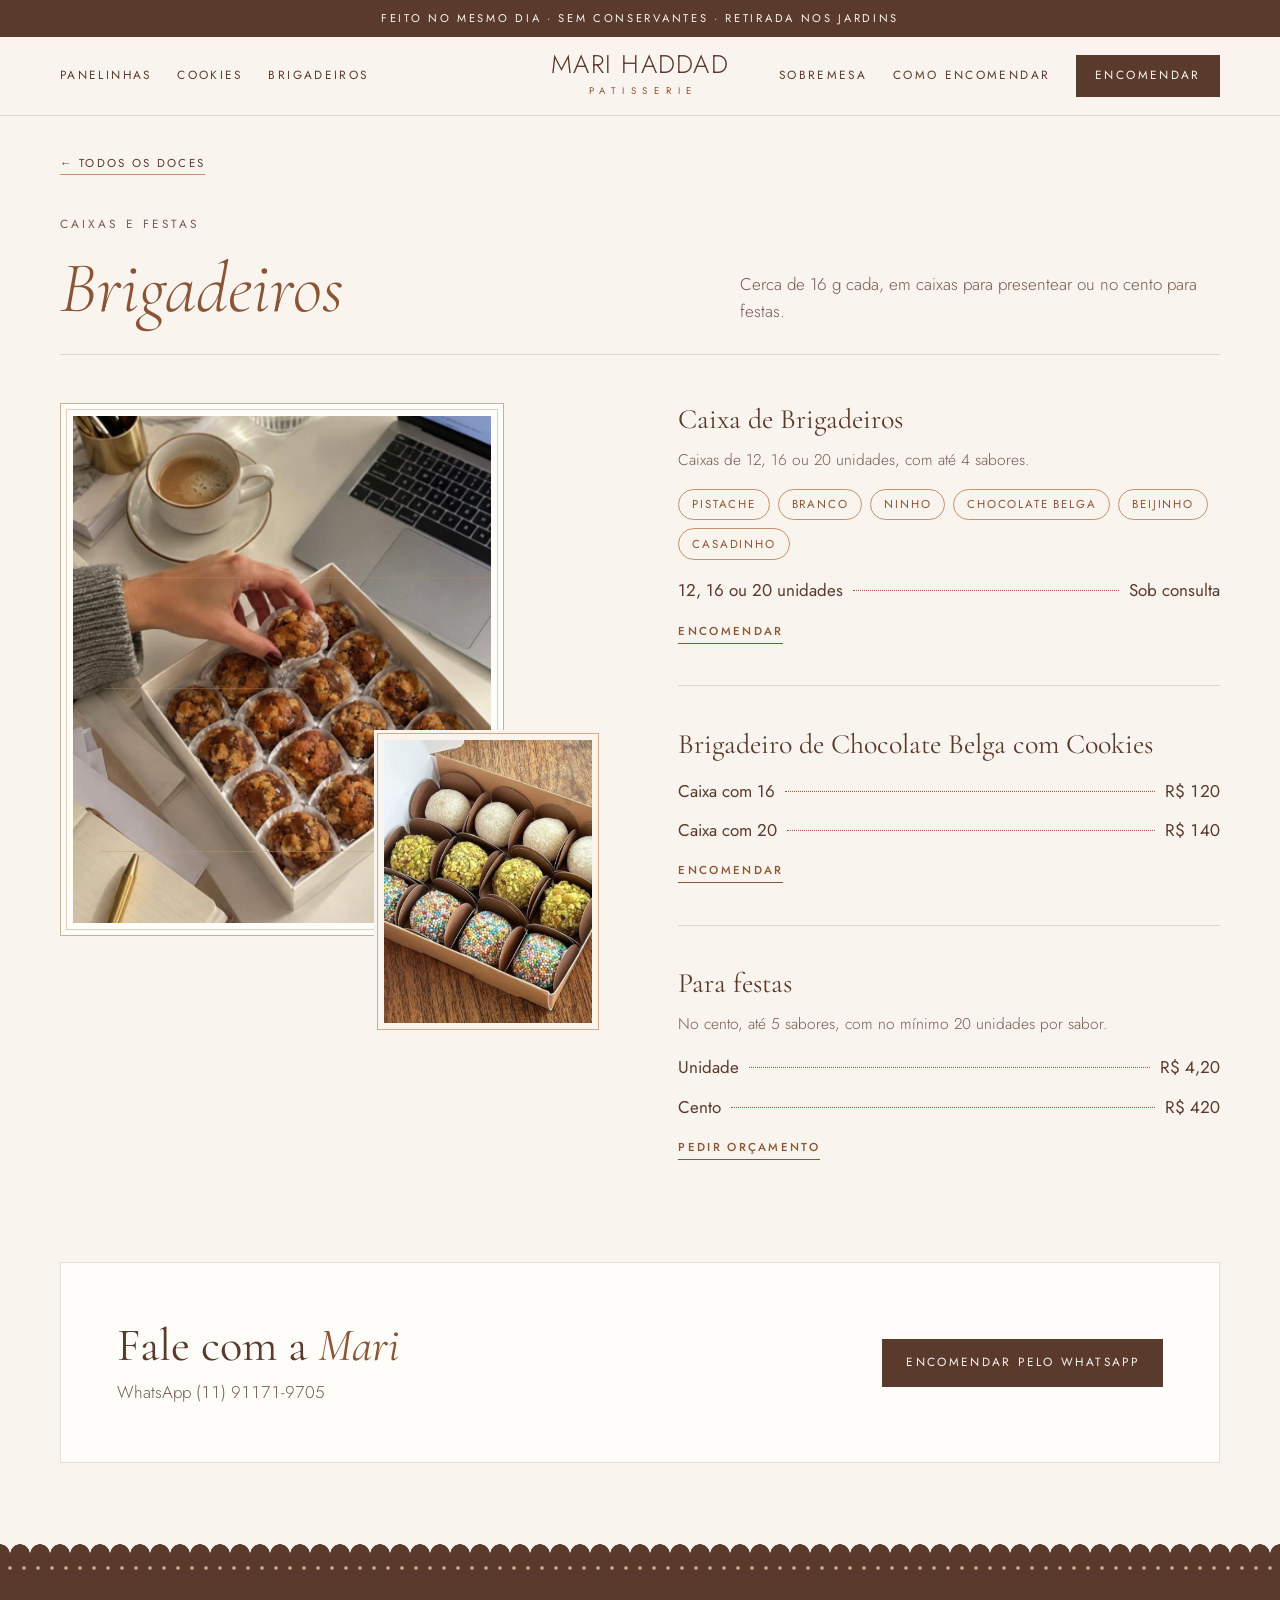
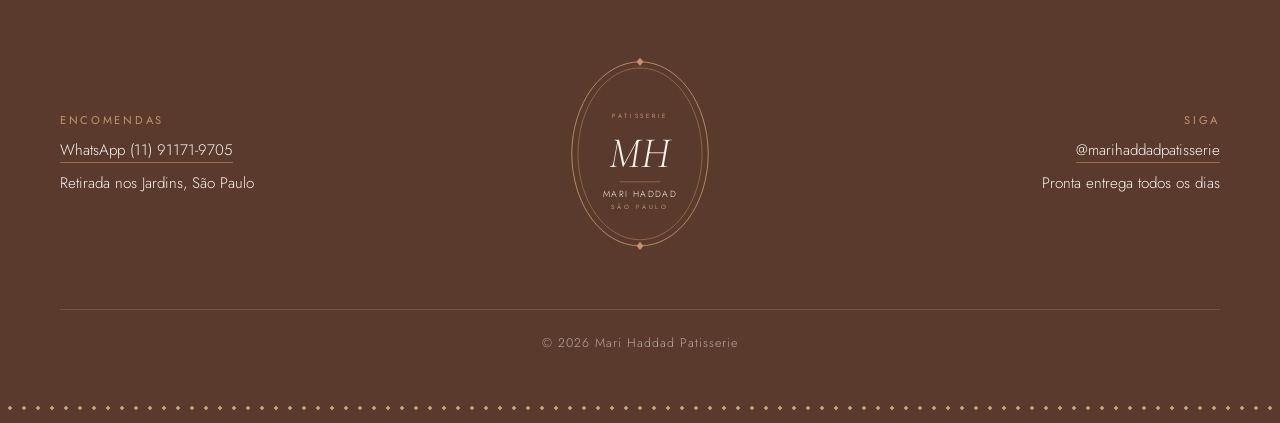
==== commit d6ae0fa5: "Troca a grega por borda festonada e fio de pérolas Co-Authored-By: Claude Opus 5.5 <noreply@anthropi" ====
--- a/brigadeiros.html
+++ b/brigadeiros.html
@@ -20,7 +20,7 @@
 <link rel="preconnect" href="https://fonts.googleapis.com">
 <link rel="preconnect" href="https://fonts.gstatic.com" crossorigin>
 <link rel="stylesheet" href="https://fonts.googleapis.com/css2?family=Cormorant+Garamond:ital,wght@0,300;0,400;0,500;1,300;1,400&amp;family=Jost:wght@300;400;500&amp;display=swap">
-<link rel="stylesheet" href="estilo.css?v=4">
+<link rel="stylesheet" href="estilo.css?v=5">
 </head>
 <body>
 
@@ -95,7 +95,7 @@
 </main>
 
 <footer class="rodape">
-  <div class="grega" aria-hidden="true"></div>
+  <div class="perolas" aria-hidden="true"></div>
   <div class="envelope rodape-corpo">
     <div class="rodape-inner">
       <div class="rodape-col">
@@ -121,7 +121,7 @@
     </div>
     <p class="copyright">© 2026 Mari Haddad Patisserie</p>
   </div>
-  <div class="grega" aria-hidden="true"></div>
+  <div class="perolas" aria-hidden="true"></div>
 </footer>
 
 <a class="botao flutuante" href="https://wa.me/5511911719705?text=Ol%C3%A1%21%20Vim%20pelo%20site%20e%20gostaria%20de%20fazer%20uma%20encomenda." target="_blank" rel="noopener">Encomendar</a>
--- a/estilo.css
+++ b/estilo.css
@@ -246,12 +246,19 @@
 .chamada h3 em { color: var(--caramelo-tinta); }
 .chamada p { color: var(--suave); margin-top: 0.4rem; font-variant-numeric: tabular-nums; }
 
-/* Friso de grega */
-.grega { position: relative; height: 30px; background: var(--cacau); }
-.grega::before {
-  content: ""; position: absolute; inset: 0; background: var(--caramelo);
-  -webkit-mask: url("data:image/svg+xml,%3Csvg xmlns='http://www.w3.org/2000/svg' width='24' height='30' viewBox='0 0 24 30'%3E%3Cg fill='none' stroke='%23000' stroke-linecap='square'%3E%3Cpath d='M0 2.5H24M0 27.5H24' stroke-width='1'/%3E%3Cpath d='M0 22H24M5 22V8H19V17H10V12H14' stroke-width='1.6'/%3E%3C/g%3E%3C/svg%3E") repeat-x center / 24px 30px;
-  mask: url("data:image/svg+xml,%3Csvg xmlns='http://www.w3.org/2000/svg' width='24' height='30' viewBox='0 0 24 30'%3E%3Cg fill='none' stroke='%23000' stroke-linecap='square'%3E%3Cpath d='M0 2.5H24M0 27.5H24' stroke-width='1'/%3E%3Cpath d='M0 22H24M5 22V8H19V17H10V12H14' stroke-width='1.6'/%3E%3C/g%3E%3C/svg%3E") repeat-x center / 24px 30px;
+/* Borda festonada (como toldo de patisserie) e fio de pérolas */
+.destaque, .rodape { position: relative; }
+.destaque::before, .rodape::before {
+  content: ""; position: absolute; left: 0; right: 0; top: -9px; height: 10px; z-index: 1; pointer-events: none;
+  background: radial-gradient(circle at 50% 100%, var(--cacau) 9.5px, transparent 10px) repeat-x center bottom / 20px 10px;
+}
+.destaque::after {
+  content: ""; position: absolute; left: 0; right: 0; bottom: -9px; height: 10px; z-index: 1; pointer-events: none;
+  background: radial-gradient(circle at 50% 0, var(--cacau) 9.5px, transparent 10px) repeat-x center top / 20px 10px;
+}
+.perolas {
+  height: 30px; pointer-events: none;
+  background: radial-gradient(circle, color-mix(in srgb, var(--caramelo) 85%, var(--papel)) 1.5px, transparent 2px) repeat-x center / 14px 14px;
 }
 
 /* Rodapé */
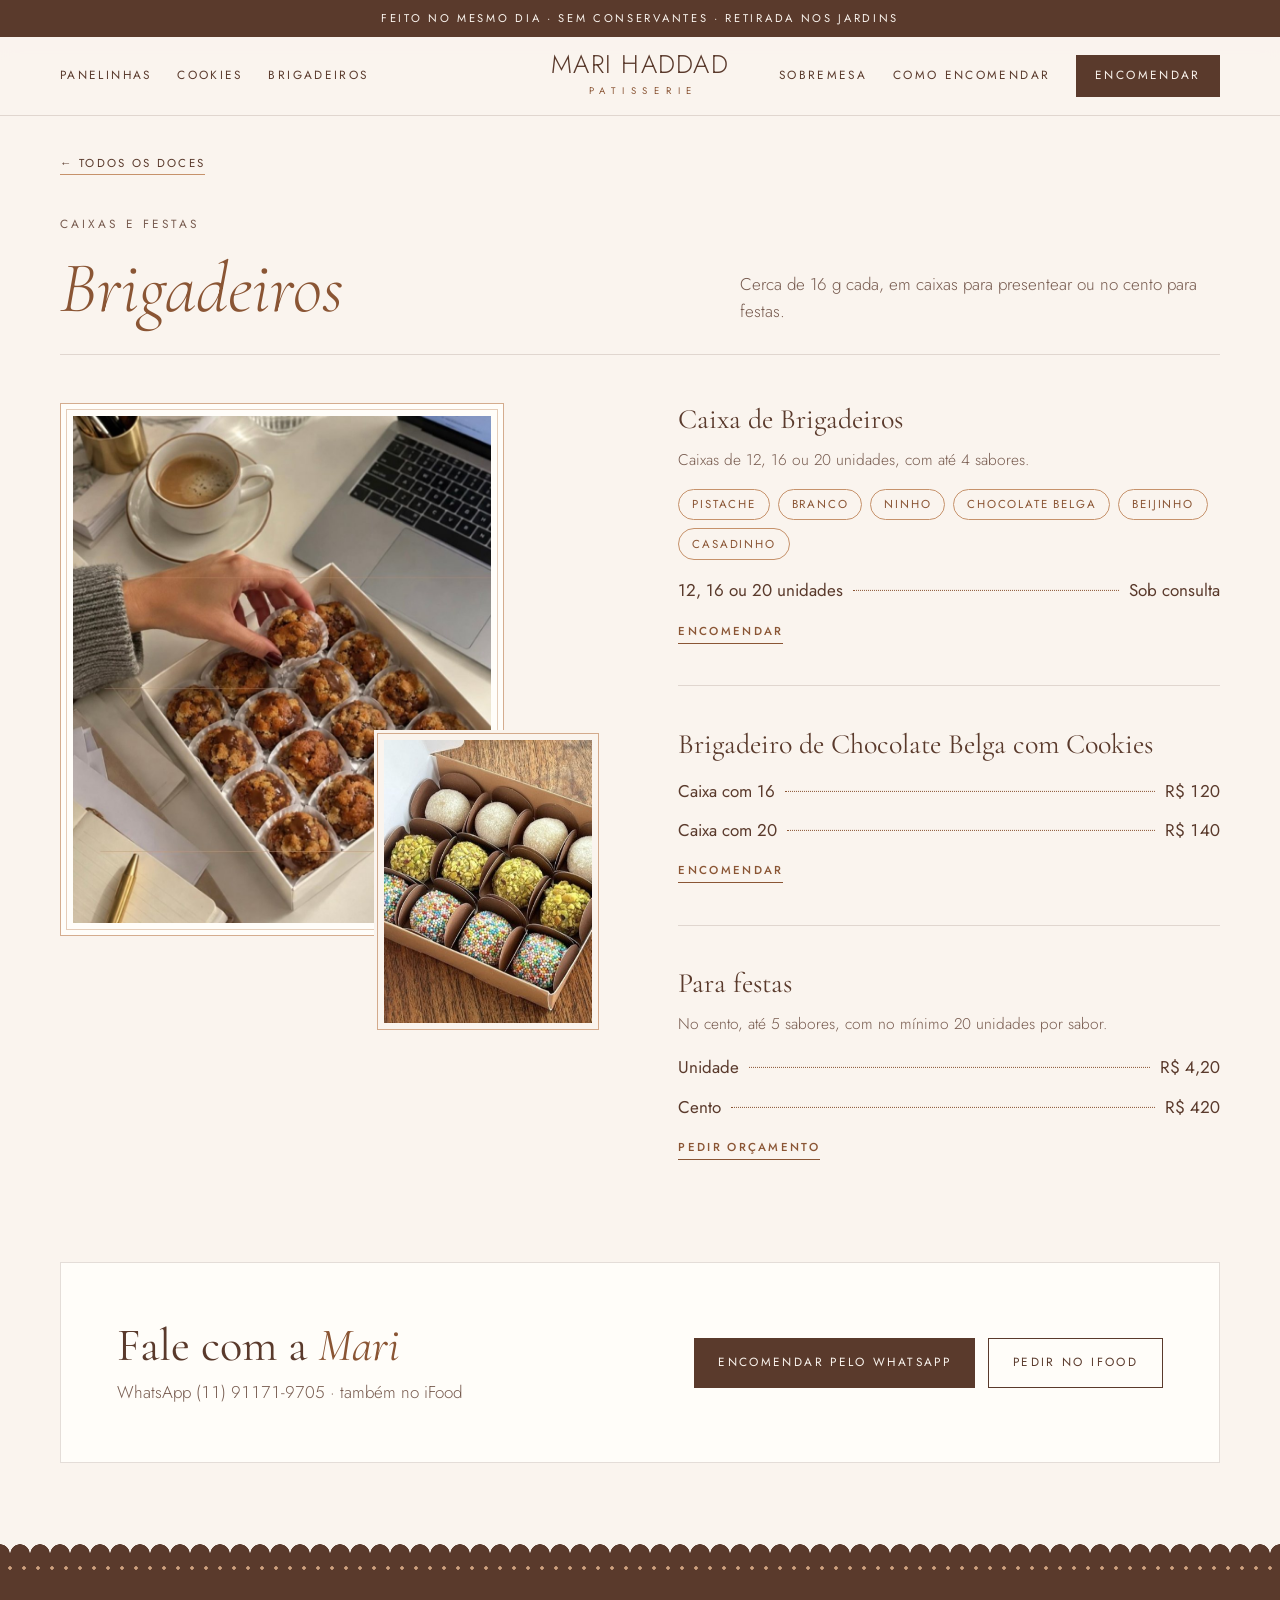
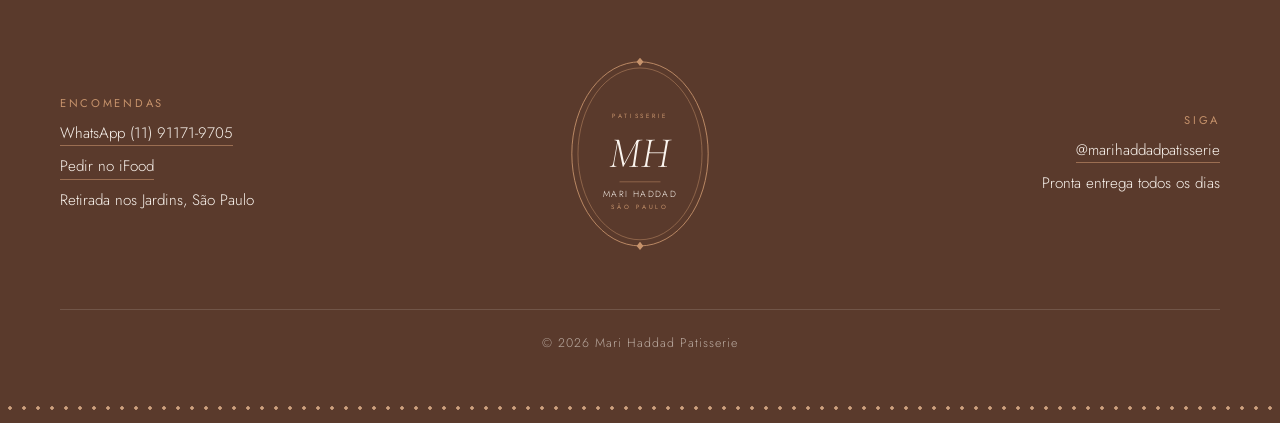
==== commit 74704fc9: "Botões do iFood no topo, no Fale com a Mari e no rodapé Co-Authored-By: Claude Opus 5.5 <noreply@ant" ====
--- a/brigadeiros.html
+++ b/brigadeiros.html
@@ -20,7 +20,7 @@
 <link rel="preconnect" href="https://fonts.googleapis.com">
 <link rel="preconnect" href="https://fonts.gstatic.com" crossorigin>
 <link rel="stylesheet" href="https://fonts.googleapis.com/css2?family=Cormorant+Garamond:ital,wght@0,300;0,400;0,500;1,300;1,400&amp;family=Jost:wght@300;400;500&amp;display=swap">
-<link rel="stylesheet" href="estilo.css?v=5">
+<link rel="stylesheet" href="estilo.css?v=6">
 </head>
 <body>
 
@@ -86,9 +86,12 @@
       <div class="chamada">
         <div>
           <h3>Fale com a <em>Mari</em></h3>
-          <p>WhatsApp (11) 91171-9705</p>
+          <p>WhatsApp (11) 91171-9705 · também no iFood</p>
         </div>
-        <a class="botao" href="https://wa.me/5511911719705?text=Ol%C3%A1%21%20Vim%20pelo%20site%20e%20gostaria%20de%20fazer%20uma%20encomenda." target="_blank" rel="noopener">Encomendar pelo WhatsApp</a>
+        <div class="chamada-botoes">
+          <a class="botao" href="https://wa.me/5511911719705?text=Ol%C3%A1%21%20Vim%20pelo%20site%20e%20gostaria%20de%20fazer%20uma%20encomenda." target="_blank" rel="noopener">Encomendar pelo WhatsApp</a>
+          <a class="botao contorno" href="https://www.ifood.com.br/delivery/sao-paulo-sp/mari-haddad-patisserie-jardim-paulista/df8070f5-108a-404f-ae7b-5e5f207d415b" target="_blank" rel="noopener">Pedir no iFood</a>
+        </div>
       </div>
   </section>
 
@@ -101,6 +104,7 @@
       <div class="rodape-col">
         <span class="rotulo">Encomendas</span>
         <a href="https://wa.me/5511911719705?text=Ol%C3%A1%21%20Vim%20pelo%20site%20e%20gostaria%20de%20fazer%20uma%20encomenda." target="_blank" rel="noopener">WhatsApp (11) 91171-9705</a>
+        <a href="https://www.ifood.com.br/delivery/sao-paulo-sp/mari-haddad-patisserie-jardim-paulista/df8070f5-108a-404f-ae7b-5e5f207d415b" target="_blank" rel="noopener">Pedir no iFood</a>
         <span>Retirada nos Jardins, São Paulo</span>
       </div>
       <svg class="brasao" viewBox="0 0 220 290" role="img" aria-label="Mari Haddad Patisserie, São Paulo">
--- a/estilo.css
+++ b/estilo.css
@@ -73,6 +73,9 @@
   padding: 0.9rem 1.5rem; border-radius: 0; transition: background .3s ease, color .3s ease;
 }
 .botao:hover { background: var(--caramelo-tinta); }
+.botao.contorno { background: transparent; color: var(--cacau); border: 1px solid var(--cacau); }
+.botao.contorno:hover { background: var(--cacau); color: var(--papel); }
+.chamada-botoes { display: flex; flex-wrap: wrap; gap: 0.8rem; }
 .nav .botao { padding: 0.7rem 1.2rem; }
 .nav-movel { display: none; }
 .flutuante { display: none; }
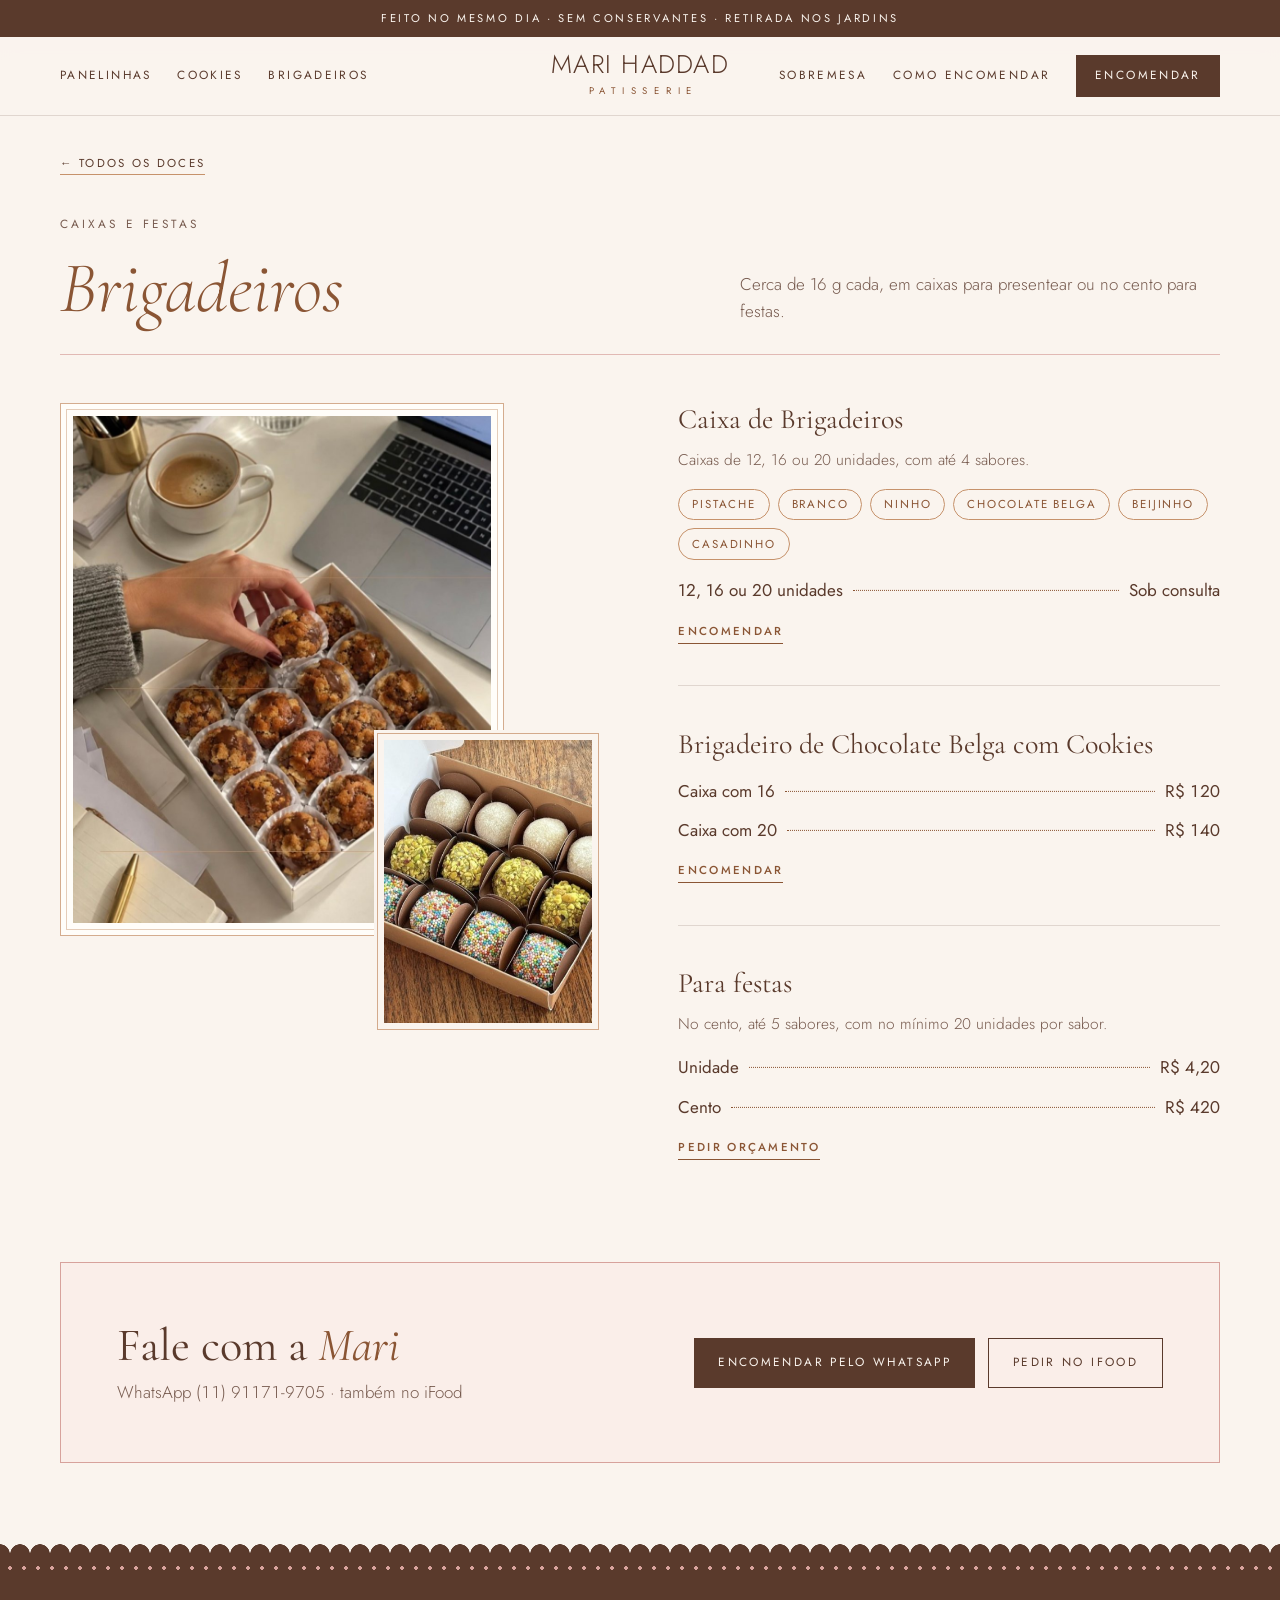
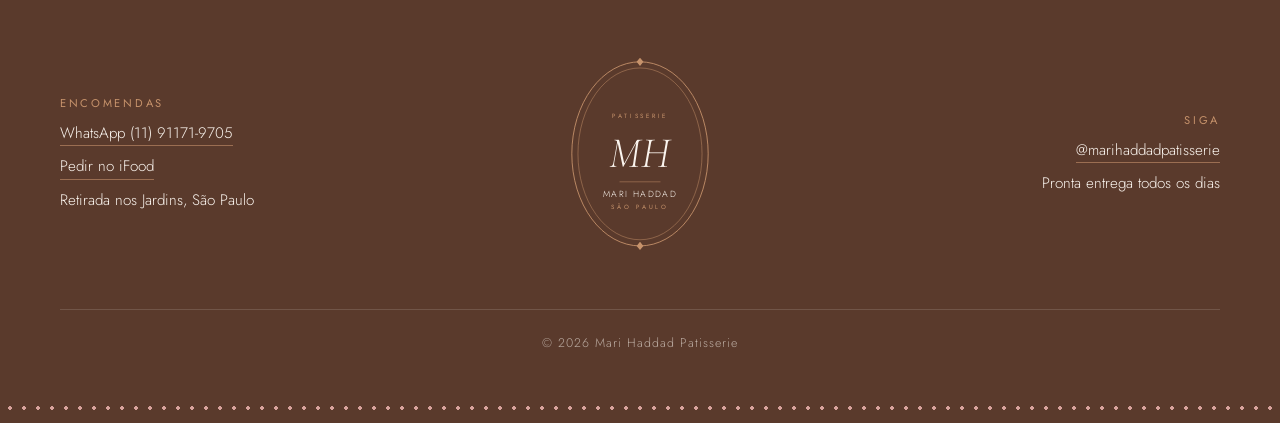
==== commit a2286f51: "Rosa antigo nos detalhes; selo continua caramelo Co-Authored-By: Claude Opus 5.5 <noreply@anthropic." ====
--- a/brigadeiros.html
+++ b/brigadeiros.html
@@ -20,7 +20,7 @@
 <link rel="preconnect" href="https://fonts.googleapis.com">
 <link rel="preconnect" href="https://fonts.gstatic.com" crossorigin>
 <link rel="stylesheet" href="https://fonts.googleapis.com/css2?family=Cormorant+Garamond:ital,wght@0,300;0,400;0,500;1,300;1,400&amp;family=Jost:wght@300;400;500&amp;display=swap">
-<link rel="stylesheet" href="estilo.css?v=6">
+<link rel="stylesheet" href="estilo.css?v=7">
 </head>
 <body>
 
--- a/estilo.css
+++ b/estilo.css
@@ -2,7 +2,8 @@
   /* Cardápio de maison: logotipo centrado, hero em arco, intervalo escuro do best seller, preços com pontilhado de menu */
   --papel: #FAF4EE;
   --leite: #FFFDF9;
-  --rose: #F4E7E0;
+  --rose: #F5E1DC;
+  --rosa: #D7A29C;
   --cacau: #5A3A2C;
   --caramelo: #C6926B;
   --caramelo-tinta: #8A5534;
@@ -367,3 +368,14 @@
 .chamada-pagina .chamada { margin-top: 0; }
 @media (prefers-reduced-motion: reduce) { .rotulo-cat { transition: none; } }
 .flutuante { border: 1px solid var(--caramelo); }
+
+/* Rosa antigo nos detalhes */
+.secao-rose, .cookies-sec { background: var(--rose); }
+.perolas { background: radial-gradient(circle, var(--rosa) 1.6px, transparent 2.1px) repeat-x center / 14px 14px; }
+.hero-foto::before { border-color: var(--rosa); }
+.moldura { outline-color: var(--rosa); }
+.rotulo-cat { border-color: var(--rosa); background: color-mix(in srgb, var(--rose) 45%, var(--leite)); }
+.categoria:hover .rotulo-cat { border-color: var(--caramelo-tinta); background: var(--leite); }
+.prato { box-shadow: 0 0 0 16px var(--cacau), 0 0 0 17px var(--rosa); }
+.chamada { background: color-mix(in srgb, var(--rose) 55%, var(--leite)); border-color: var(--rosa); }
+.secao-cab { border-bottom-color: color-mix(in srgb, var(--rosa) 70%, transparent); }
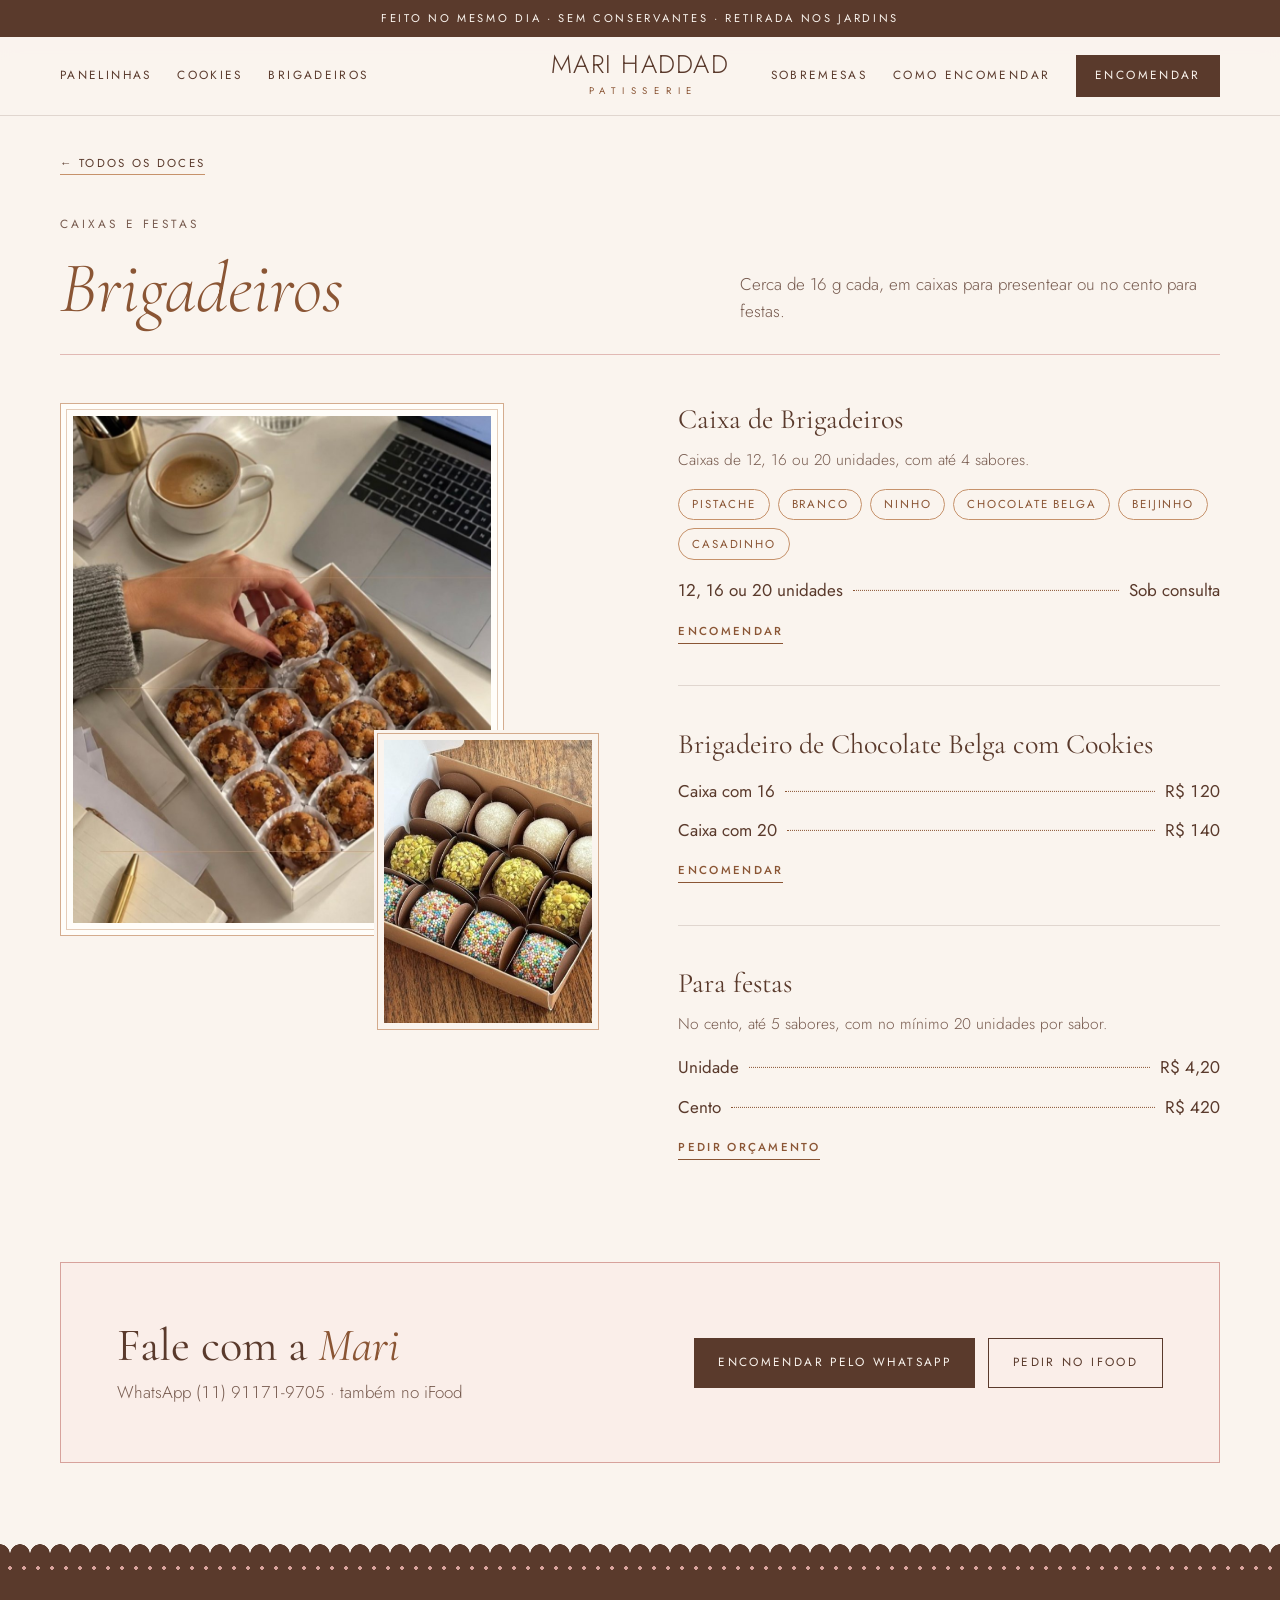
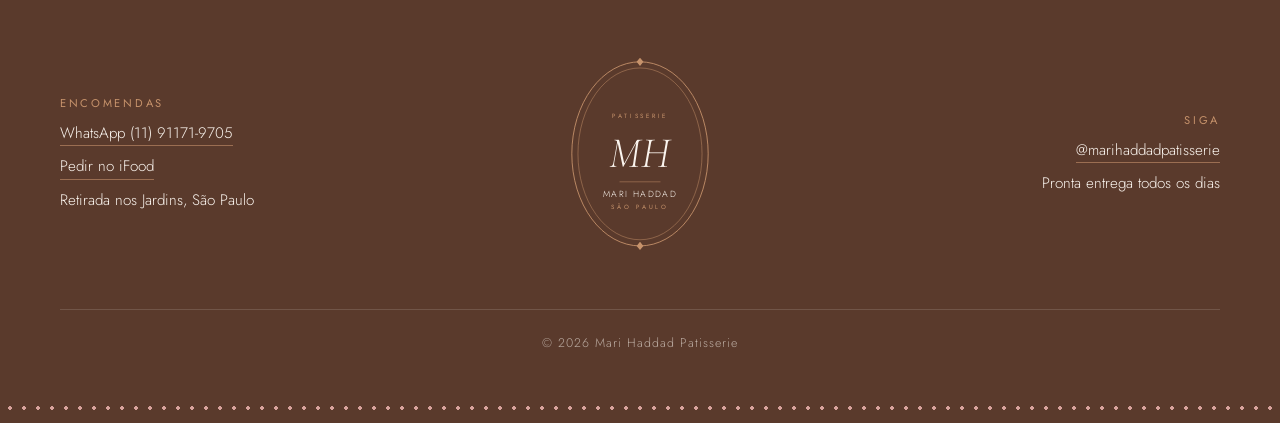
==== commit 0d341012: "Sobremesas: Torta Palha Italiana e Torta de Brigadeiro como itens separados Co-Authored-By: Claude O" ====
--- a/brigadeiros.html
+++ b/brigadeiros.html
@@ -20,7 +20,7 @@
 <link rel="preconnect" href="https://fonts.googleapis.com">
 <link rel="preconnect" href="https://fonts.gstatic.com" crossorigin>
 <link rel="stylesheet" href="https://fonts.googleapis.com/css2?family=Cormorant+Garamond:ital,wght@0,300;0,400;0,500;1,300;1,400&amp;family=Jost:wght@300;400;500&amp;display=swap">
-<link rel="stylesheet" href="estilo.css?v=7">
+<link rel="stylesheet" href="estilo.css?v=9">
 </head>
 <body>
 
@@ -33,9 +33,9 @@
       <span class="marca-nome">MARI HADDAD</span>
       <span class="marca-sub">PATISSERIE</span>
     </a>
-    <div class="nav nav-dir"><a href="sobremesa.html">Sobremesa</a><a href="index.html#encomendar">Como encomendar</a><a class="botao" href="https://wa.me/5511911719705?text=Ol%C3%A1%21%20Vim%20pelo%20site%20e%20gostaria%20de%20fazer%20uma%20encomenda." target="_blank" rel="noopener">Encomendar</a></div>
+    <div class="nav nav-dir"><a href="sobremesa.html">Sobremesas</a><a href="index.html#encomendar">Como encomendar</a><a class="botao" href="https://wa.me/5511911719705?text=Ol%C3%A1%21%20Vim%20pelo%20site%20e%20gostaria%20de%20fazer%20uma%20encomenda." target="_blank" rel="noopener">Encomendar</a></div>
   </div>
-  <nav class="nav-movel" aria-label="Seções"><a href="panelinhas.html">Panelinhas</a><a href="cookies.html">Cookies</a><a href="brigadeiros.html">Brigadeiros</a><a href="sobremesa.html">Sobremesa</a><a href="index.html#encomendar">Como encomendar</a></nav>
+  <nav class="nav-movel" aria-label="Seções"><a href="panelinhas.html">Panelinhas</a><a href="cookies.html">Cookies</a><a href="brigadeiros.html">Brigadeiros</a><a href="sobremesa.html">Sobremesas</a><a href="index.html#encomendar">Como encomendar</a></nav>
 </header>
 
 <main id="inicio" class="pagina-cat">
--- a/estilo.css
+++ b/estilo.css
@@ -217,11 +217,20 @@
 .sobremesa .pontos { border-color: var(--cacau); }
 .sobremesa .nota-pe { font-size: 0.9rem; margin-top: 0.8rem; }
 .sobremesa .botao { margin-top: 2rem; }
-.tortas { position: relative; margin: 0; }
+.tortas-grade { display: grid; grid-template-columns: repeat(2, minmax(0, 1fr)); gap: 2.6rem 1rem; max-width: 860px; }
+@media (min-width: 700px) { .tortas-grade { gap: 3rem 2.5rem; } }
+.quadro img.pos-dir { object-position: 72% 50%; }
+.sobremesa-sec .nota { color: color-mix(in srgb, var(--cacau) 80%, var(--pistache)); }
+.tortas { display: grid; gap: 2rem; }
+.versao { margin: 0; display: grid; gap: 0.8rem; }
+.versao figcaption {
+  font-size: 0.72rem; letter-spacing: 0.2em; text-transform: uppercase; font-weight: 400; color: var(--cacau);
+}
 .tortas .inteira { width: 100%; mix-blend-mode: multiply; }
-.tortas .fatia {
-  width: 46%; position: absolute; left: 0; top: -12%; aspect-ratio: 3 / 2; object-fit: cover;
-  border: 10px solid var(--pistache);
+.tortas .choc {
+  width: 100%; aspect-ratio: 3 / 2; object-fit: cover; background: var(--leite);
+  padding: 10px; border: 1px solid color-mix(in srgb, var(--caramelo) 75%, transparent);
+  outline: 1px solid var(--rosa); outline-offset: -6px;
 }
 
 /* Como encomendar */
